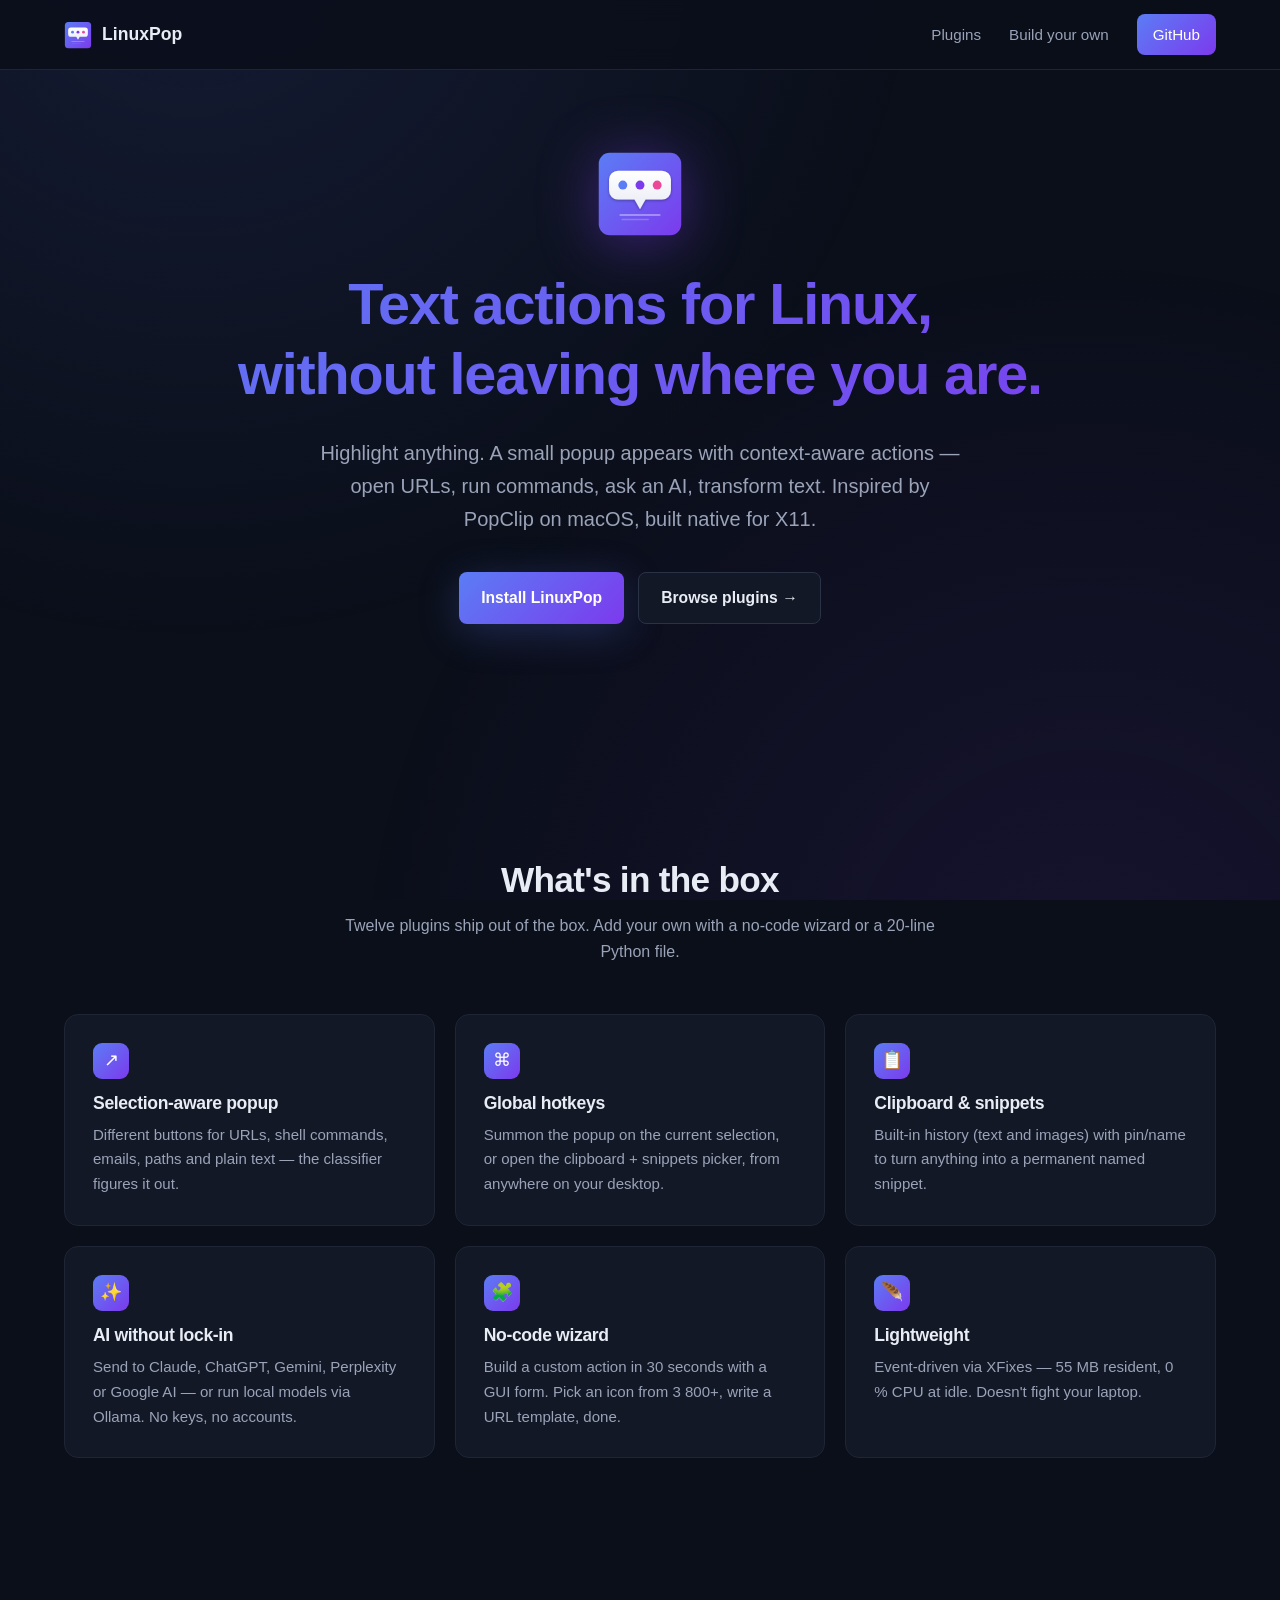
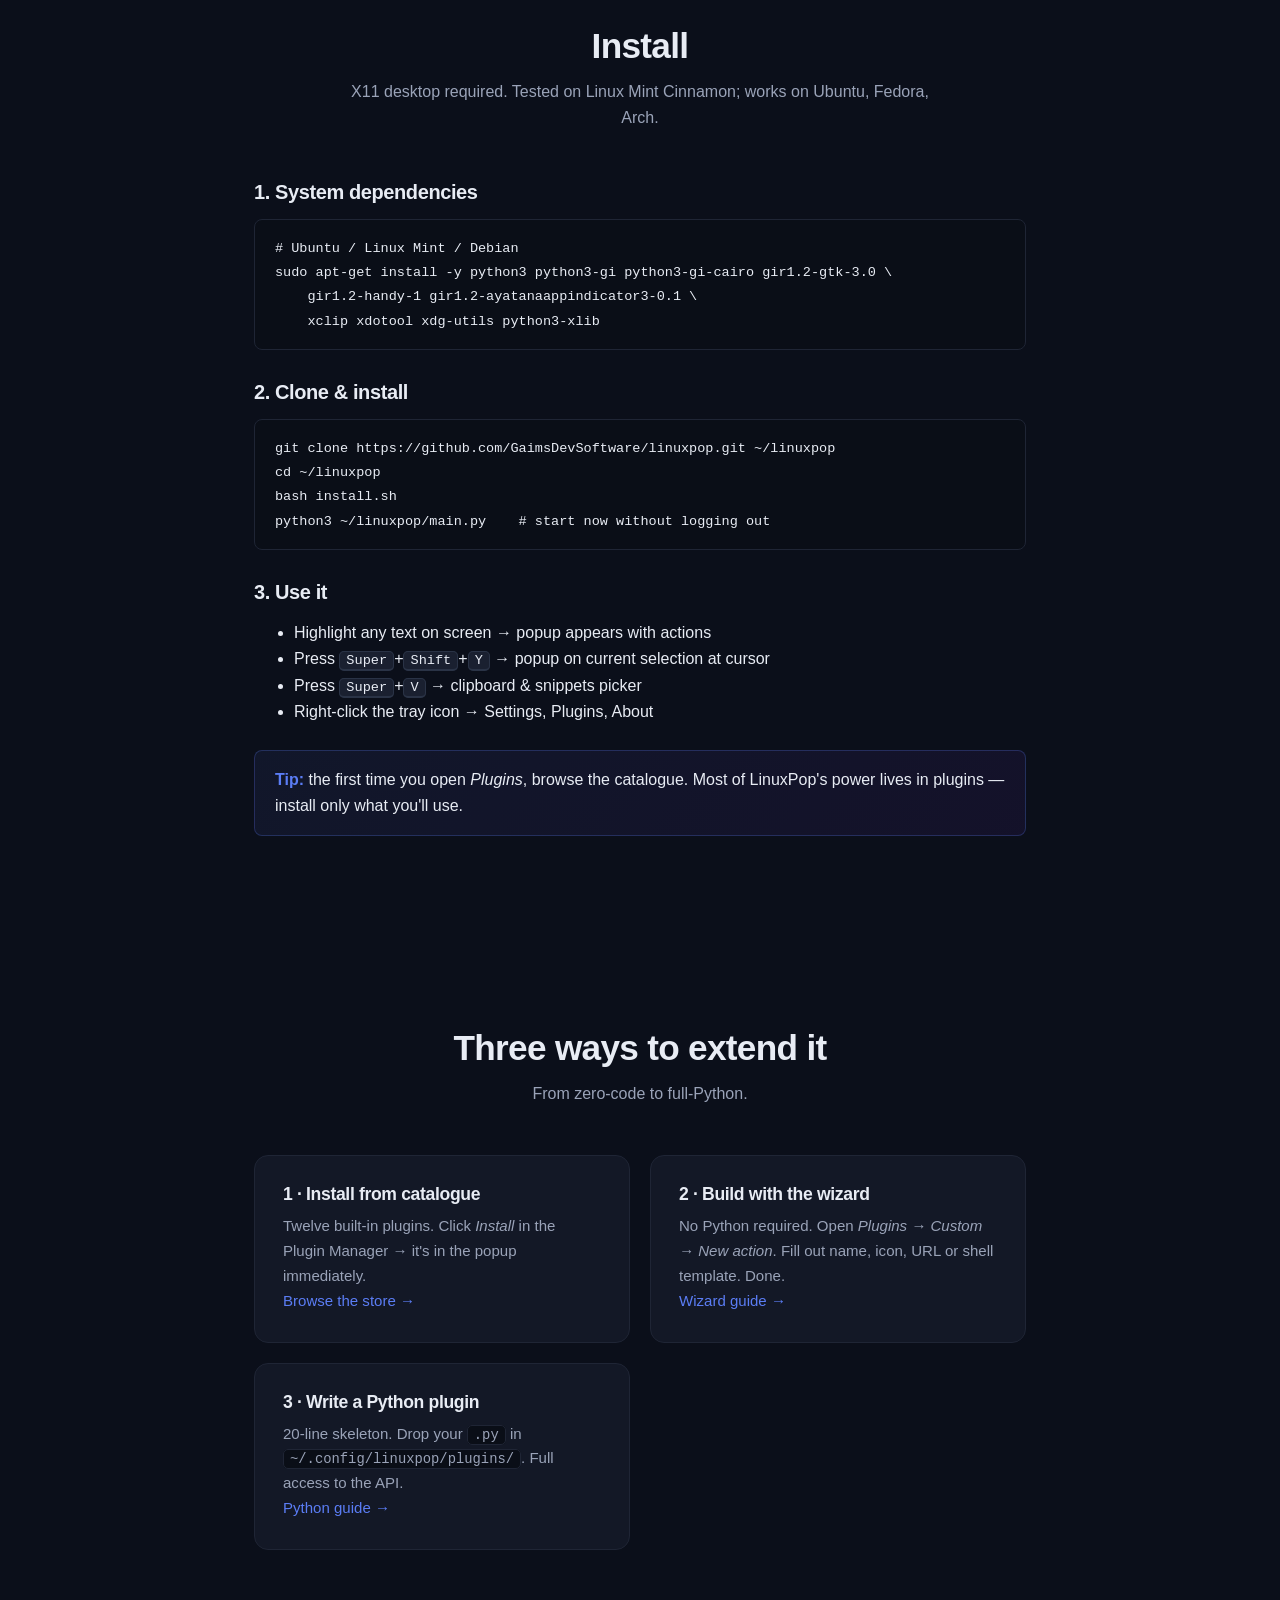
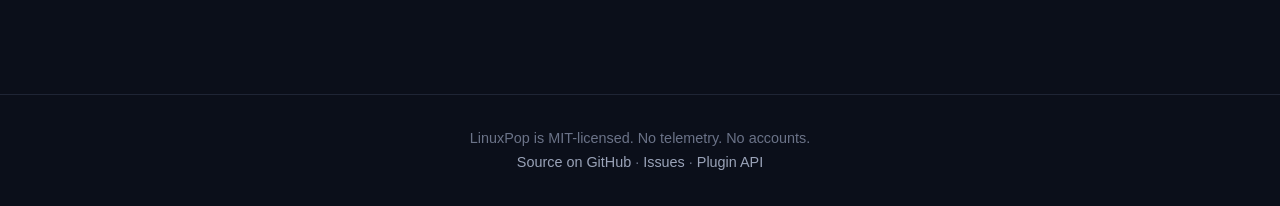
==== docs/index.html @ 25b06826 "Initial public release of LinuxPop v0.1 PopClip-inspired floating action popup for Linux X11. Select" ====
<!DOCTYPE html>
<html lang="en">
<head>
  <meta charset="UTF-8">
  <meta name="viewport" content="width=device-width, initial-scale=1">
  <title>LinuxPop — PopClip-inspired text actions for Linux</title>
  <meta name="description" content="A floating popup of context-aware actions on whatever text you highlight. Open URLs, run commands, ask an AI, transform text — without leaving the keyboard.">
  <link rel="icon" href="assets/icons/linuxpop.svg" type="image/svg+xml">
  <link rel="stylesheet" href="assets/style.css">
</head>
<body>

<nav class="nav">
  <div class="nav-inner">
    <a class="brand" href="index.html">
      <img src="assets/icons/linuxpop.svg" alt="LinuxPop">
      LinuxPop
    </a>
    <div class="nav-links">
      <a href="plugins.html">Plugins</a>
      <a href="develop.html">Build your own</a>
      <a class="nav-cta" href="https://github.com/GaimsDevSoftware/linuxpop">GitHub</a>
    </div>
  </div>
</nav>

<header class="hero">
  <img class="hero-logo" src="assets/icons/linuxpop.svg" alt="">
  <h1>Text actions for Linux,<br>without leaving where you are.</h1>
  <p class="lead">
    Highlight anything. A small popup appears with context-aware actions —
    open URLs, run commands, ask an AI, transform text. Inspired by PopClip
    on macOS, built native for X11.
  </p>
  <div class="hero-buttons">
    <a class="btn btn-primary" href="#install">Install LinuxPop</a>
    <a class="btn btn-secondary" href="plugins.html">Browse plugins →</a>
  </div>
</header>

<section>
  <div class="container">
    <h2 class="section-title">What's in the box</h2>
    <p class="section-sub">Twelve plugins ship out of the box. Add your own with a no-code wizard or a 20-line Python file.</p>
    <div class="feature-grid">
      <div class="feature">
        <div class="feature-icon">↗</div>
        <h3>Selection-aware popup</h3>
        <p>Different buttons for URLs, shell commands, emails, paths and plain text — the classifier figures it out.</p>
      </div>
      <div class="feature">
        <div class="feature-icon">⌘</div>
        <h3>Global hotkeys</h3>
        <p>Summon the popup on the current selection, or open the clipboard + snippets picker, from anywhere on your desktop.</p>
      </div>
      <div class="feature">
        <div class="feature-icon">📋</div>
        <h3>Clipboard &amp; snippets</h3>
        <p>Built-in history (text and images) with pin/name to turn anything into a permanent named snippet.</p>
      </div>
      <div class="feature">
        <div class="feature-icon">✨</div>
        <h3>AI without lock-in</h3>
        <p>Send to Claude, ChatGPT, Gemini, Perplexity or Google AI — or run local models via Ollama. No keys, no accounts.</p>
      </div>
      <div class="feature">
        <div class="feature-icon">🧩</div>
        <h3>No-code wizard</h3>
        <p>Build a custom action in 30 seconds with a GUI form. Pick an icon from 3 800+, write a URL template, done.</p>
      </div>
      <div class="feature">
        <div class="feature-icon">🪶</div>
        <h3>Lightweight</h3>
        <p>Event-driven via XFixes — 55 MB resident, 0 % CPU at idle. Doesn't fight your laptop.</p>
      </div>
    </div>
  </div>
</section>

<section id="install" class="tight">
  <div class="container-narrow">
    <h2 class="section-title">Install</h2>
    <p class="section-sub">X11 desktop required. Tested on Linux Mint Cinnamon; works on Ubuntu, Fedora, Arch.</p>

    <h3>1. System dependencies</h3>
    <pre><code># Ubuntu / Linux Mint / Debian
sudo apt-get install -y python3 python3-gi python3-gi-cairo gir1.2-gtk-3.0 \
    gir1.2-handy-1 gir1.2-ayatanaappindicator3-0.1 \
    xclip xdotool xdg-utils python3-xlib</code></pre>

    <h3>2. Clone &amp; install</h3>
    <pre><code>git clone https://github.com/GaimsDevSoftware/linuxpop.git ~/linuxpop
cd ~/linuxpop
bash install.sh
python3 ~/linuxpop/main.py    # start now without logging out</code></pre>

    <h3>3. Use it</h3>
    <ul>
      <li>Highlight any text on screen → popup appears with actions</li>
      <li>Press <kbd>Super</kbd>+<kbd>Shift</kbd>+<kbd>Y</kbd> → popup on current selection at cursor</li>
      <li>Press <kbd>Super</kbd>+<kbd>V</kbd> → clipboard &amp; snippets picker</li>
      <li>Right-click the tray icon → Settings, Plugins, About</li>
    </ul>

    <div class="callout">
      <strong>Tip:</strong> the first time you open <em>Plugins</em>, browse the catalogue.
      Most of LinuxPop's power lives in plugins — install only what you'll use.
    </div>
  </div>
</section>

<section>
  <div class="container-narrow">
    <h2 class="section-title">Three ways to extend it</h2>
    <p class="section-sub">From zero-code to full-Python.</p>

    <div class="feature-grid">
      <div class="feature">
        <h3>1 · Install from catalogue</h3>
        <p>Twelve built-in plugins. Click <em>Install</em> in the Plugin Manager → it's in the popup immediately.</p>
        <p><a href="plugins.html">Browse the store →</a></p>
      </div>
      <div class="feature">
        <h3>2 · Build with the wizard</h3>
        <p>No Python required. Open <em>Plugins → Custom → New action</em>. Fill out name, icon, URL or shell template. Done.</p>
        <p><a href="develop.html#wizard">Wizard guide →</a></p>
      </div>
      <div class="feature">
        <h3>3 · Write a Python plugin</h3>
        <p>20-line skeleton. Drop your <code>.py</code> in <code>~/.config/linuxpop/plugins/</code>. Full access to the API.</p>
        <p><a href="develop.html#python">Python guide →</a></p>
      </div>
    </div>
  </div>
</section>

<footer>
  <div class="container">
    LinuxPop is MIT-licensed. No telemetry. No accounts. <br>
    <a href="https://github.com/GaimsDevSoftware/linuxpop">Source on GitHub</a> ·
    <a href="https://github.com/GaimsDevSoftware/linuxpop/issues">Issues</a> ·
    <a href="develop.html">Plugin API</a>
  </div>
</footer>

</body>
</html>
---- docs/assets/style.css ----
/* LinuxPop — site styles
   Dark base that matches the app's popup theme and icon gradient. */

:root {
  --bg: #0b0f1a;
  --surface: #131826;
  --surface-2: #1a2030;
  --border: #1f2535;
  --border-strong: #2a3346;
  --text: #e8ecf4;
  --text-dim: #9aa3b8;
  --text-faint: #6b7388;
  --accent-1: #5B7DF5;
  --accent-2: #7C3AED;
  --accent-3: #EC4899;
  --gradient: linear-gradient(135deg, var(--accent-1) 0%, var(--accent-2) 100%);
  --gradient-hot: linear-gradient(135deg, var(--accent-2) 0%, var(--accent-3) 100%);
  --code: #0a0e17;
  --radius: 14px;
  --radius-sm: 8px;
  --shadow: 0 4px 24px rgba(0, 0, 0, 0.4);
  --shadow-glow: 0 8px 40px rgba(91, 125, 245, 0.25);
}

* { box-sizing: border-box; }
html, body { margin: 0; padding: 0; }

body {
  background: var(--bg);
  color: var(--text);
  font-family: -apple-system, BlinkMacSystemFont, "Segoe UI", Roboto, Helvetica, Arial, sans-serif;
  font-size: 16px;
  line-height: 1.65;
  -webkit-font-smoothing: antialiased;
  -moz-osx-font-smoothing: grayscale;
}

/* subtle radial backdrop */
body::before {
  content: "";
  position: fixed;
  inset: 0;
  background:
    radial-gradient(circle at 15% -10%, rgba(91, 125, 245, 0.12), transparent 50%),
    radial-gradient(circle at 85% 110%, rgba(124, 58, 237, 0.10), transparent 50%);
  pointer-events: none;
  z-index: -1;
}

/* --- typography --- */
h1, h2, h3, h4 {
  margin: 0 0 0.5em;
  line-height: 1.2;
  font-weight: 700;
  letter-spacing: -0.02em;
}
h1 { font-size: clamp(2.4rem, 6vw, 3.6rem); }
h2 { font-size: clamp(1.6rem, 3vw, 2.2rem); margin-top: 2em; }
h3 { font-size: 1.25rem; margin-top: 1.5em; }
p  { margin: 0 0 1em; color: var(--text); }
small { color: var(--text-dim); }
a { color: var(--accent-1); text-decoration: none; transition: color .15s; }
a:hover { color: var(--accent-3); }

code, pre, kbd, tt {
  font-family: "JetBrains Mono", ui-monospace, Menlo, Consolas, monospace;
  font-size: 0.92em;
}
code {
  background: var(--code);
  border: 1px solid var(--border);
  padding: 1px 6px;
  border-radius: 5px;
}
pre {
  background: var(--code);
  border: 1px solid var(--border);
  border-radius: var(--radius-sm);
  padding: 16px 20px;
  overflow-x: auto;
  margin: 1em 0;
}
pre code {
  background: none;
  border: none;
  padding: 0;
  color: var(--text);
}
kbd {
  background: var(--surface-2);
  border: 1px solid var(--border-strong);
  border-bottom-width: 2px;
  padding: 1px 6px;
  border-radius: 5px;
  font-size: 0.85em;
}

/* --- layout --- */
.container {
  max-width: 1200px;
  margin: 0 auto;
  padding: 0 24px;
}
.container-narrow {
  max-width: 820px;
  margin: 0 auto;
  padding: 0 24px;
}

/* --- nav --- */
.nav {
  position: sticky;
  top: 0;
  z-index: 50;
  background: rgba(11, 15, 26, 0.85);
  backdrop-filter: blur(12px);
  -webkit-backdrop-filter: blur(12px);
  border-bottom: 1px solid var(--border);
}
.nav-inner {
  display: flex;
  align-items: center;
  justify-content: space-between;
  padding: 14px 24px;
  max-width: 1200px;
  margin: 0 auto;
}
.brand {
  display: flex;
  align-items: center;
  gap: 10px;
  font-weight: 700;
  font-size: 1.1rem;
  color: var(--text);
}
.brand img { width: 28px; height: 28px; }
.nav-links {
  display: flex;
  gap: 28px;
  align-items: center;
}
.nav-links a {
  color: var(--text-dim);
  font-size: 0.95rem;
  font-weight: 500;
}
.nav-links a:hover { color: var(--text); }
.nav-links a.active { color: var(--text); }
.nav-cta {
  background: var(--gradient);
  color: white !important;
  padding: 8px 16px;
  border-radius: var(--radius-sm);
  font-weight: 600;
  font-size: 0.9rem;
}
.nav-cta:hover { opacity: 0.92; }

/* --- hero --- */
.hero {
  padding: 80px 24px 100px;
  text-align: center;
}
.hero img.hero-logo {
  width: 88px;
  height: 88px;
  margin-bottom: 24px;
  filter: drop-shadow(0 6px 30px rgba(124, 58, 237, 0.45));
}
.hero h1 {
  background: var(--gradient);
  -webkit-background-clip: text;
  background-clip: text;
  -webkit-text-fill-color: transparent;
}
.hero p.lead {
  font-size: 1.25rem;
  color: var(--text-dim);
  max-width: 640px;
  margin: 0 auto 36px;
}
.hero-buttons {
  display: flex;
  gap: 14px;
  justify-content: center;
  flex-wrap: wrap;
}
.btn {
  display: inline-flex;
  align-items: center;
  gap: 8px;
  padding: 12px 22px;
  border-radius: var(--radius-sm);
  font-weight: 600;
  font-size: 0.98rem;
  transition: transform .15s, box-shadow .15s, background .15s, opacity .15s;
  border: none;
  cursor: pointer;
  text-decoration: none;
}
.btn-primary {
  background: var(--gradient);
  color: white;
  box-shadow: var(--shadow-glow);
}
.btn-primary:hover {
  color: white;
  transform: translateY(-1px);
  box-shadow: 0 10px 50px rgba(91, 125, 245, 0.4);
}
.btn-secondary {
  background: var(--surface);
  color: var(--text);
  border: 1px solid var(--border-strong);
}
.btn-secondary:hover {
  color: var(--text);
  background: var(--surface-2);
  transform: translateY(-1px);
}

/* --- sections --- */
section { padding: 64px 0; }
section.tight { padding: 32px 0; }

.section-title {
  text-align: center;
  margin-bottom: 12px;
}
.section-sub {
  text-align: center;
  color: var(--text-dim);
  max-width: 600px;
  margin: 0 auto 48px;
}

/* --- feature grid (home) --- */
.feature-grid {
  display: grid;
  grid-template-columns: repeat(auto-fit, minmax(280px, 1fr));
  gap: 20px;
}
.feature {
  padding: 28px;
  background: var(--surface);
  border: 1px solid var(--border);
  border-radius: var(--radius);
  transition: transform .2s, border-color .2s;
}
.feature:hover {
  transform: translateY(-2px);
  border-color: var(--border-strong);
}
.feature-icon {
  width: 36px;
  height: 36px;
  border-radius: 9px;
  background: var(--gradient);
  display: inline-flex;
  align-items: center;
  justify-content: center;
  margin-bottom: 14px;
  color: white;
  font-size: 18px;
}
.feature h3 { margin-top: 0; font-size: 1.1rem; }
.feature p { color: var(--text-dim); margin: 0; font-size: 0.94rem; }

/* --- plugin store --- */
.store-header {
  padding: 64px 0 24px;
  text-align: center;
}
.store-header h1 {
  font-size: clamp(2rem, 5vw, 2.8rem);
  background: var(--gradient);
  -webkit-background-clip: text;
  background-clip: text;
  -webkit-text-fill-color: transparent;
  margin-bottom: 8px;
}
.store-header p {
  color: var(--text-dim);
  max-width: 560px;
  margin: 0 auto;
}

.store-controls {
  display: flex;
  gap: 12px;
  flex-wrap: wrap;
  padding: 24px 0 40px;
  align-items: center;
}
.search-box {
  flex: 1;
  min-width: 240px;
  position: relative;
}
.search-box input {
  width: 100%;
  background: var(--surface);
  border: 1px solid var(--border);
  border-radius: var(--radius-sm);
  padding: 12px 16px 12px 42px;
  color: var(--text);
  font-size: 1rem;
  outline: none;
  transition: border-color .2s, box-shadow .2s;
}
.search-box input:focus {
  border-color: var(--accent-1);
  box-shadow: 0 0 0 3px rgba(91, 125, 245, 0.2);
}
.search-box::before {
  content: "🔍";
  position: absolute;
  left: 14px;
  top: 50%;
  transform: translateY(-50%);
  opacity: 0.5;
  font-size: 14px;
}
.filter-pills {
  display: flex;
  gap: 8px;
  flex-wrap: wrap;
}
.pill {
  background: var(--surface);
  border: 1px solid var(--border);
  color: var(--text-dim);
  padding: 8px 14px;
  border-radius: 999px;
  font-size: 0.88rem;
  font-weight: 500;
  cursor: pointer;
  transition: all .15s;
}
.pill:hover { color: var(--text); border-color: var(--border-strong); }
.pill.active {
  background: var(--gradient);
  border-color: transparent;
  color: white;
}

/* plugin grid */
.plugin-grid {
  display: grid;
  grid-template-columns: repeat(auto-fill, minmax(320px, 1fr));
  gap: 18px;
  padding-bottom: 80px;
}
.plugin-card {
  background: var(--surface);
  border: 1px solid var(--border);
  border-radius: var(--radius);
  padding: 22px;
  display: flex;
  flex-direction: column;
  gap: 14px;
  transition: transform .2s, border-color .2s, box-shadow .2s;
  position: relative;
  overflow: hidden;
}
.plugin-card::before {
  content: "";
  position: absolute;
  top: 0; left: 0; right: 0;
  height: 2px;
  background: var(--gradient);
  opacity: 0;
  transition: opacity .2s;
}
.plugin-card:hover {
  transform: translateY(-3px);
  border-color: var(--border-strong);
  box-shadow: 0 12px 40px rgba(0, 0, 0, 0.3);
}
.plugin-card:hover::before { opacity: 1; }
.plugin-head {
  display: flex;
  align-items: center;
  gap: 12px;
}
.plugin-icon {
  width: 44px;
  height: 44px;
  border-radius: 10px;
  background: var(--surface-2);
  border: 1px solid var(--border);
  display: inline-flex;
  align-items: center;
  justify-content: center;
  flex-shrink: 0;
}
.plugin-icon img {
  width: 24px;
  height: 24px;
  filter: invert(0.9);  /* tint our dark monochrome icons toward white */
}
.plugin-icon.colored img { filter: none; width: 32px; height: 32px; }
.plugin-icon.brand-claude    { background: #D97757; border-color: transparent; }
.plugin-icon.brand-chatgpt   { background: #10A37F; border-color: transparent; }
.plugin-icon.brand-gemini    { background: linear-gradient(135deg, #4285F4, #9168C0); border-color: transparent; }
.plugin-icon.brand-claude img,
.plugin-icon.brand-chatgpt img,
.plugin-icon.brand-gemini img { filter: none; }

.plugin-title {
  font-weight: 700;
  font-size: 1.05rem;
}
.plugin-tags {
  display: flex;
  gap: 6px;
  margin-top: 2px;
}
.tag {
  font-size: 0.72rem;
  background: var(--surface-2);
  color: var(--text-faint);
  border: 1px solid var(--border);
  padding: 2px 8px;
  border-radius: 4px;
  text-transform: uppercase;
  letter-spacing: 0.04em;
  font-weight: 600;
}
.plugin-desc {
  color: var(--text-dim);
  font-size: 0.93rem;
  margin: 0;
  flex: 1;
}
.plugin-footer {
  display: flex;
  align-items: center;
  justify-content: space-between;
  font-size: 0.85rem;
  color: var(--text-faint);
  padding-top: 8px;
  border-top: 1px solid var(--border);
}
.plugin-footer kbd { font-size: 0.78rem; }
.plugin-bundled {
  font-size: 0.7rem;
  color: var(--accent-1);
  font-weight: 700;
  text-transform: uppercase;
  letter-spacing: 0.05em;
}

.empty-state {
  text-align: center;
  padding: 60px 20px;
  color: var(--text-dim);
}

/* --- doc pages --- */
.doc {
  padding: 48px 0 80px;
}
.doc h2 { border-top: 1px solid var(--border); padding-top: 32px; }
.doc h2:first-of-type { border-top: none; padding-top: 0; }
.doc ul, .doc ol { padding-left: 24px; }
.doc li { margin-bottom: 6px; }

.toc {
  position: sticky;
  top: 80px;
  background: var(--surface);
  border: 1px solid var(--border);
  border-radius: var(--radius);
  padding: 20px;
  font-size: 0.92rem;
}
.toc h4 { margin-top: 0; font-size: 0.78rem; text-transform: uppercase; letter-spacing: 0.06em; color: var(--text-faint); }
.toc ul { list-style: none; padding: 0; margin: 0; }
.toc li { margin: 6px 0; }
.toc a { color: var(--text-dim); }
.toc a:hover { color: var(--text); }

.callout {
  background: linear-gradient(135deg, rgba(91, 125, 245, 0.08), rgba(124, 58, 237, 0.08));
  border: 1px solid rgba(91, 125, 245, 0.25);
  border-radius: var(--radius-sm);
  padding: 16px 20px;
  margin: 24px 0;
  color: var(--text);
}
.callout strong { color: var(--accent-1); }

/* --- footer --- */
footer {
  border-top: 1px solid var(--border);
  margin-top: 80px;
  padding: 32px 0;
  color: var(--text-faint);
  font-size: 0.9rem;
  text-align: center;
}
footer a { color: var(--text-dim); }

/* --- responsive tweaks --- */
@media (max-width: 720px) {
  .hero { padding: 56px 20px 64px; }
  .nav-links { gap: 16px; font-size: 0.85rem; }
  .nav-links a:not(.nav-cta) { display: none; }
  .nav-links a.nav-cta { display: inline-flex; }
}
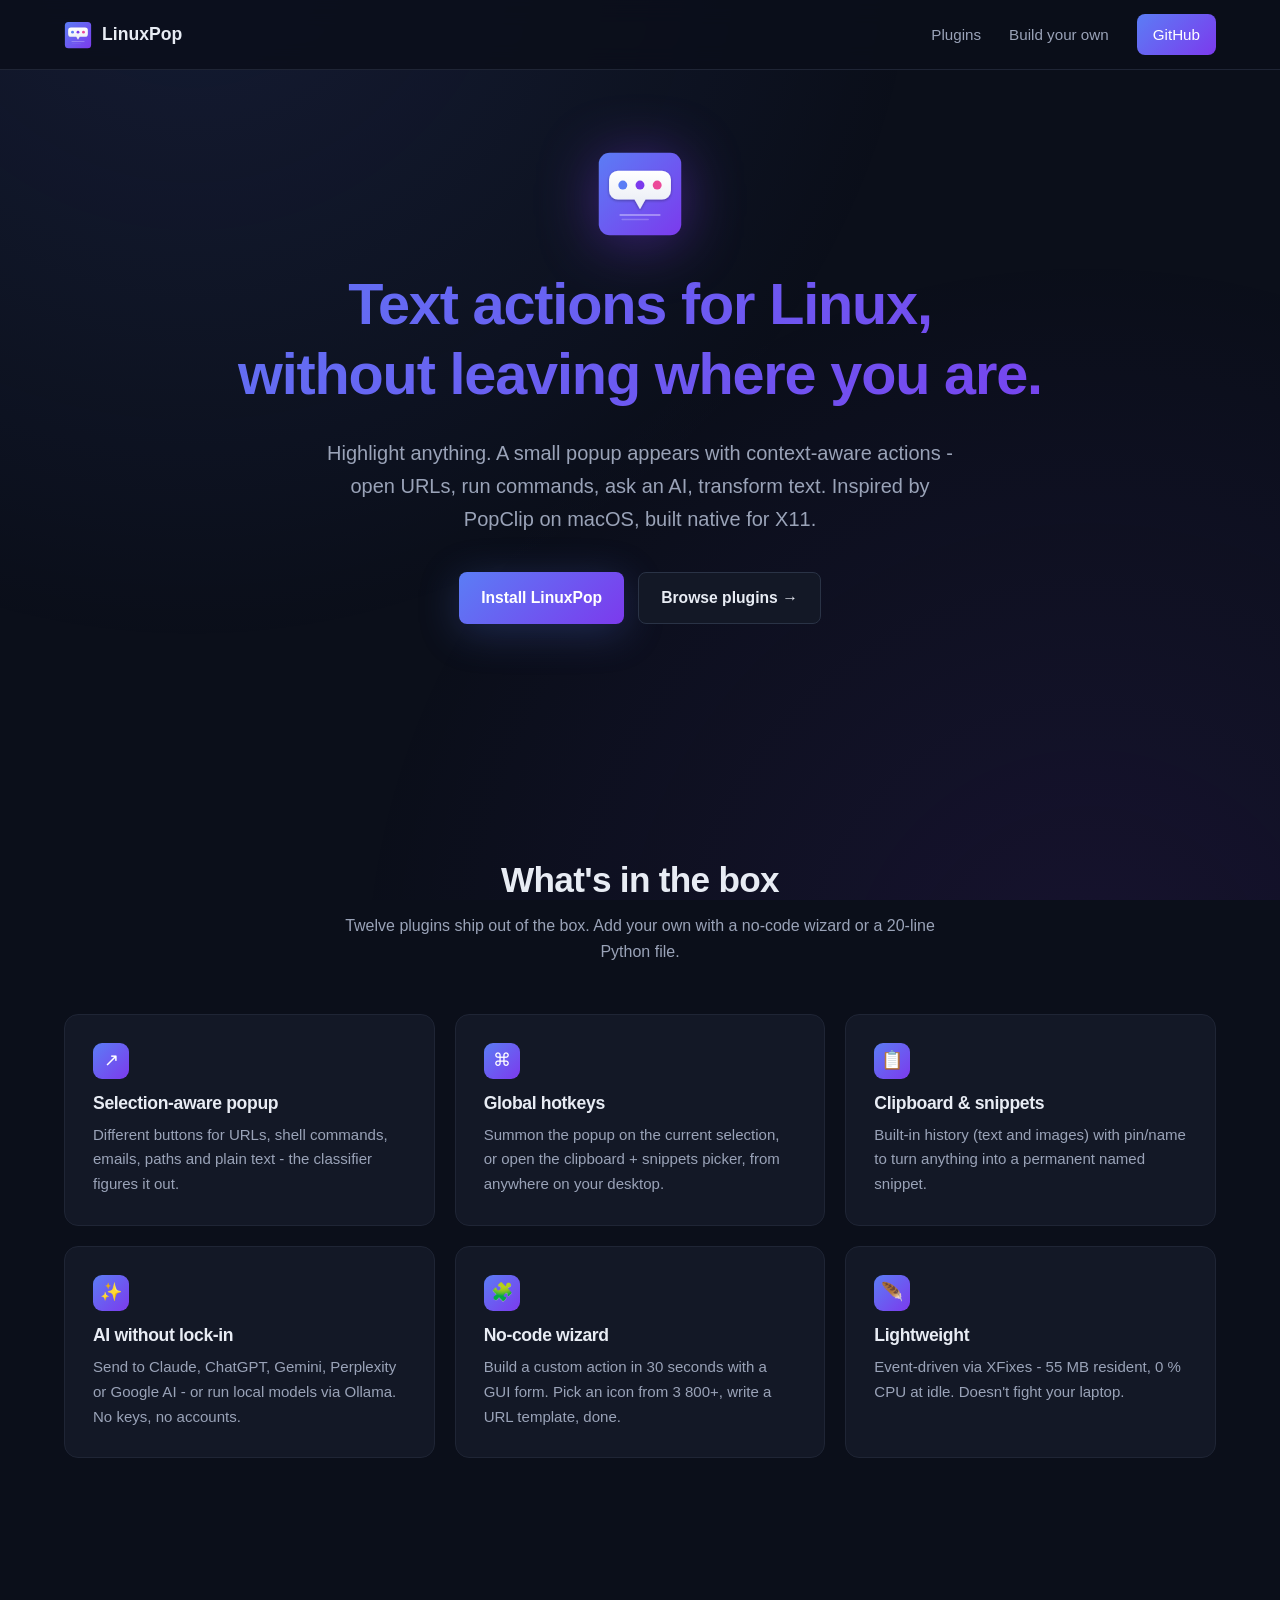
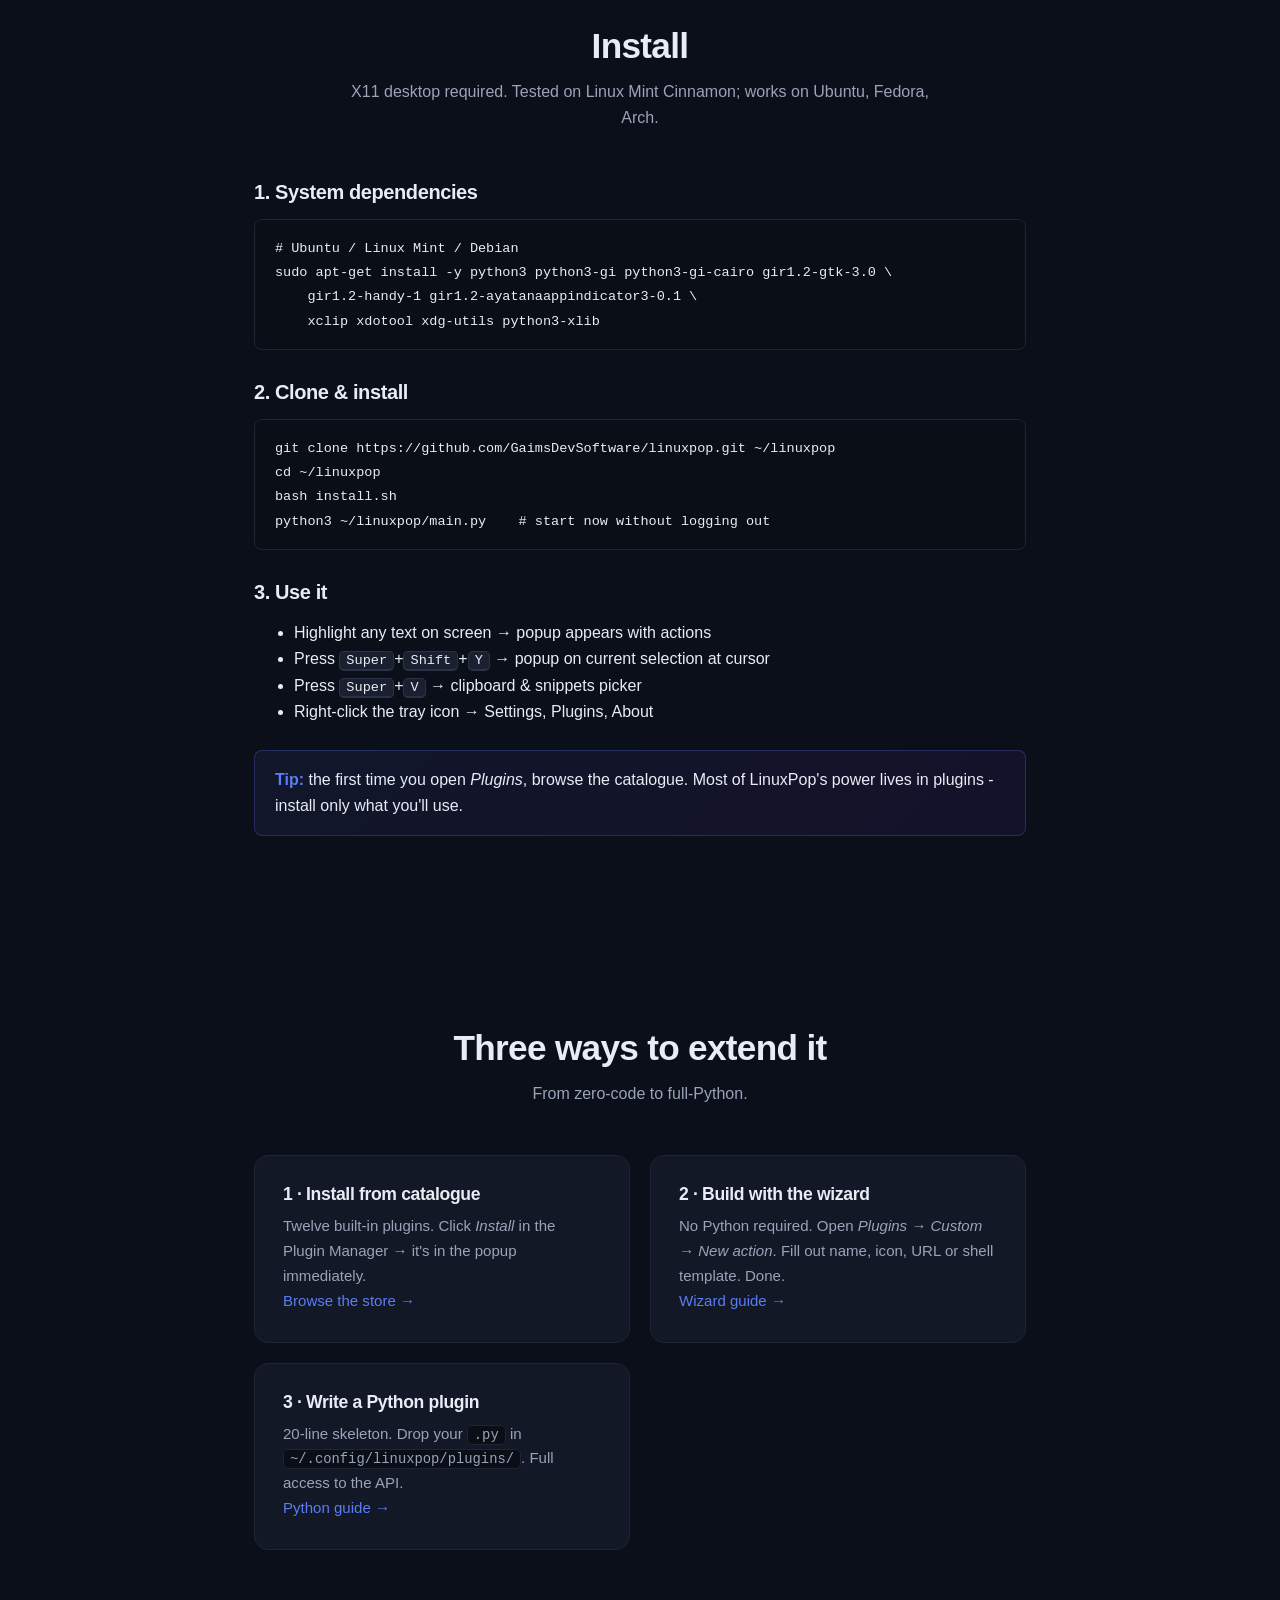
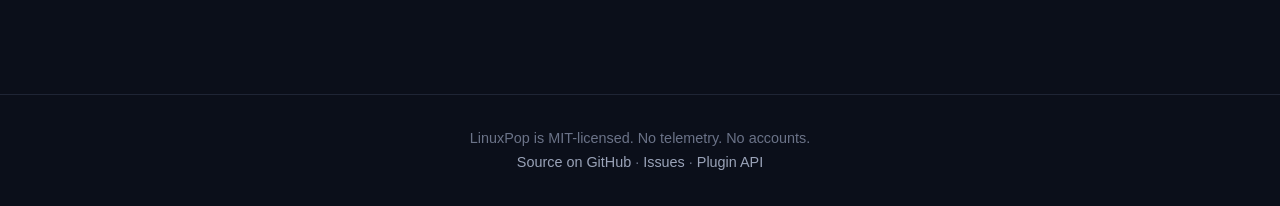
==== commit c88b37c2: "text: strip em dashes from source comments and strings" ====
--- a/docs/index.html
+++ b/docs/index.html
@@ -3,8 +3,8 @@
 <head>
   <meta charset="UTF-8">
   <meta name="viewport" content="width=device-width, initial-scale=1">
-  <title>LinuxPop — PopClip-inspired text actions for Linux</title>
-  <meta name="description" content="A floating popup of context-aware actions on whatever text you highlight. Open URLs, run commands, ask an AI, transform text — without leaving the keyboard.">
+  <title>LinuxPop - PopClip-inspired text actions for Linux</title>
+  <meta name="description" content="A floating popup of context-aware actions on whatever text you highlight. Open URLs, run commands, ask an AI, transform text - without leaving the keyboard.">
   <link rel="icon" href="assets/icons/linuxpop.svg" type="image/svg+xml">
   <link rel="stylesheet" href="assets/style.css">
 </head>
@@ -28,7 +28,7 @@
   <img class="hero-logo" src="assets/icons/linuxpop.svg" alt="">
   <h1>Text actions for Linux,<br>without leaving where you are.</h1>
   <p class="lead">
-    Highlight anything. A small popup appears with context-aware actions —
+    Highlight anything. A small popup appears with context-aware actions -
     open URLs, run commands, ask an AI, transform text. Inspired by PopClip
     on macOS, built native for X11.
   </p>
@@ -46,7 +46,7 @@
       <div class="feature">
         <div class="feature-icon">↗</div>
         <h3>Selection-aware popup</h3>
-        <p>Different buttons for URLs, shell commands, emails, paths and plain text — the classifier figures it out.</p>
+        <p>Different buttons for URLs, shell commands, emails, paths and plain text - the classifier figures it out.</p>
       </div>
       <div class="feature">
         <div class="feature-icon">⌘</div>
@@ -61,7 +61,7 @@
       <div class="feature">
         <div class="feature-icon">✨</div>
         <h3>AI without lock-in</h3>
-        <p>Send to Claude, ChatGPT, Gemini, Perplexity or Google AI — or run local models via Ollama. No keys, no accounts.</p>
+        <p>Send to Claude, ChatGPT, Gemini, Perplexity or Google AI - or run local models via Ollama. No keys, no accounts.</p>
       </div>
       <div class="feature">
         <div class="feature-icon">🧩</div>
@@ -71,7 +71,7 @@
       <div class="feature">
         <div class="feature-icon">🪶</div>
         <h3>Lightweight</h3>
-        <p>Event-driven via XFixes — 55 MB resident, 0 % CPU at idle. Doesn't fight your laptop.</p>
+        <p>Event-driven via XFixes - 55 MB resident, 0 % CPU at idle. Doesn't fight your laptop.</p>
       </div>
     </div>
   </div>
@@ -104,7 +104,7 @@
 
     <div class="callout">
       <strong>Tip:</strong> the first time you open <em>Plugins</em>, browse the catalogue.
-      Most of LinuxPop's power lives in plugins — install only what you'll use.
+      Most of LinuxPop's power lives in plugins - install only what you'll use.
     </div>
   </div>
 </section>
--- a/docs/assets/style.css
+++ b/docs/assets/style.css
@@ -1,4 +1,4 @@
-/* LinuxPop — site styles
+/* LinuxPop - site styles
    Dark base that matches the app's popup theme and icon gradient. */
 
 :root {
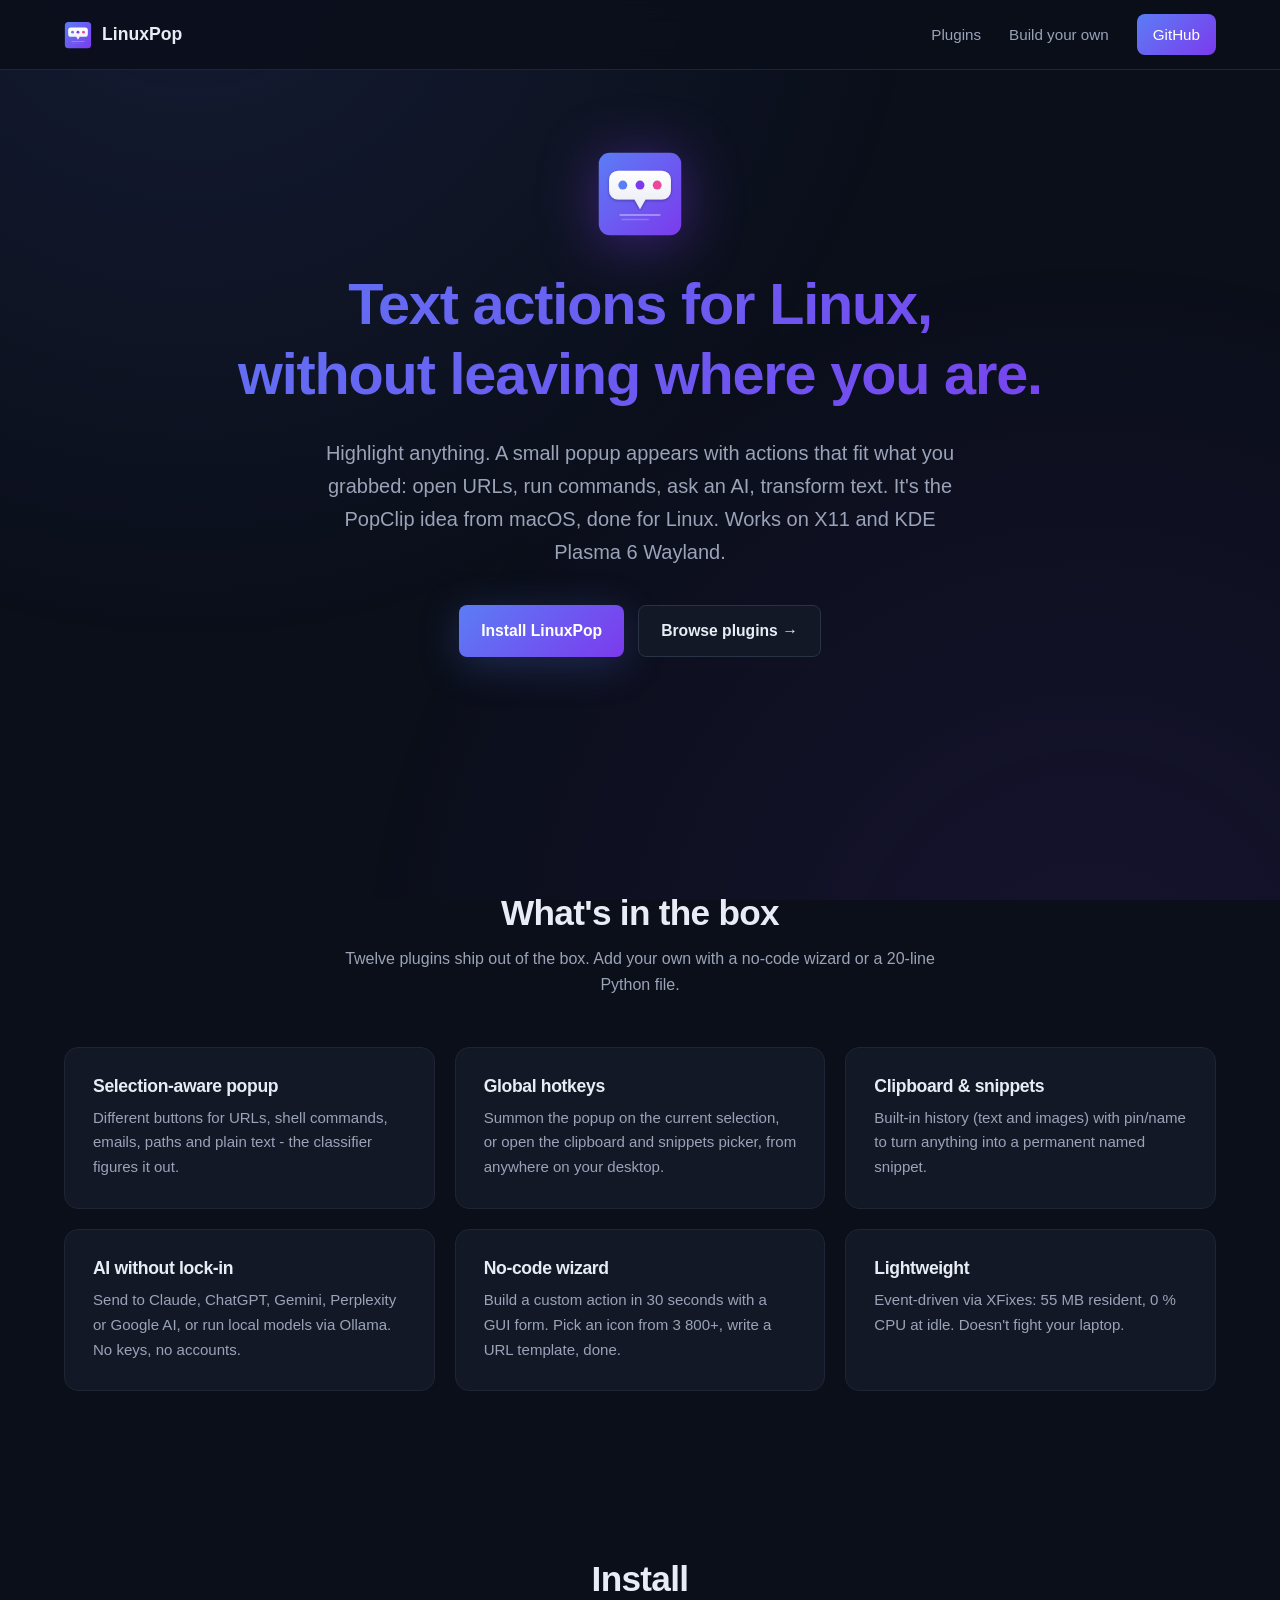
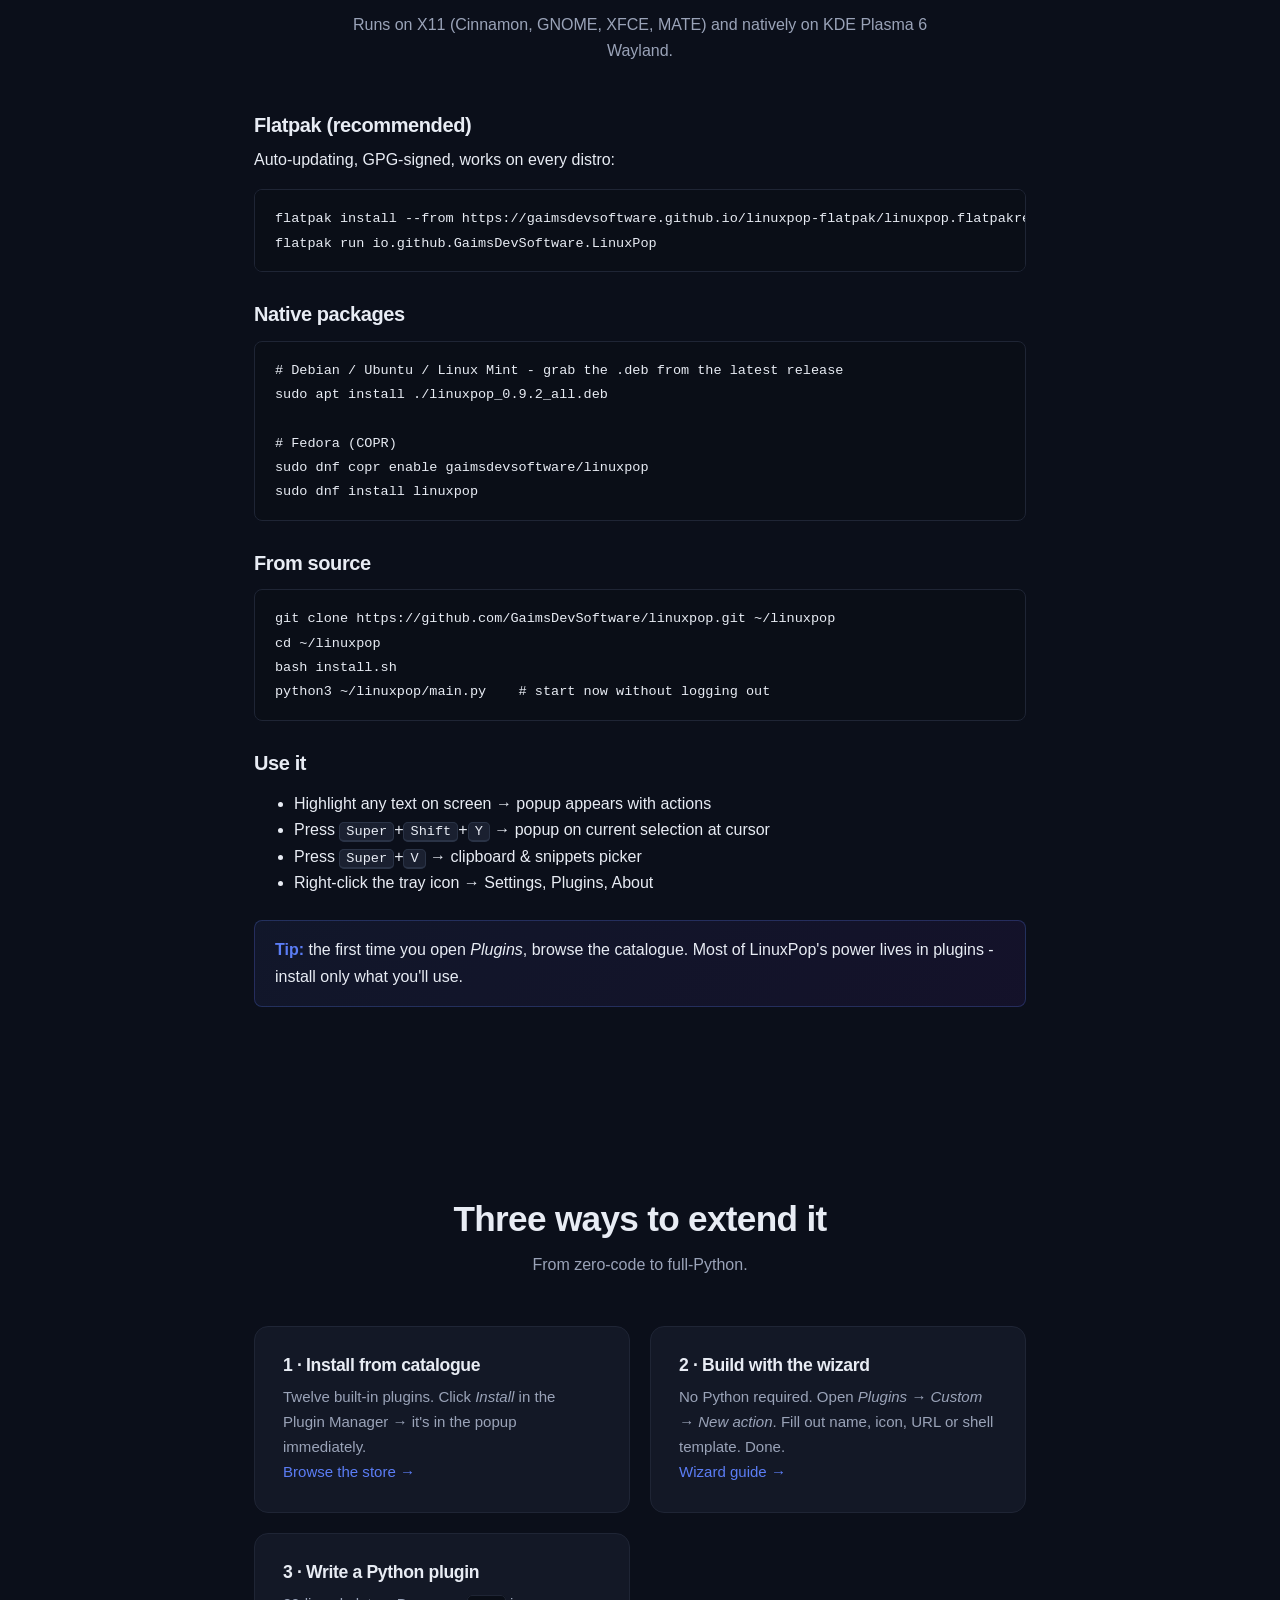
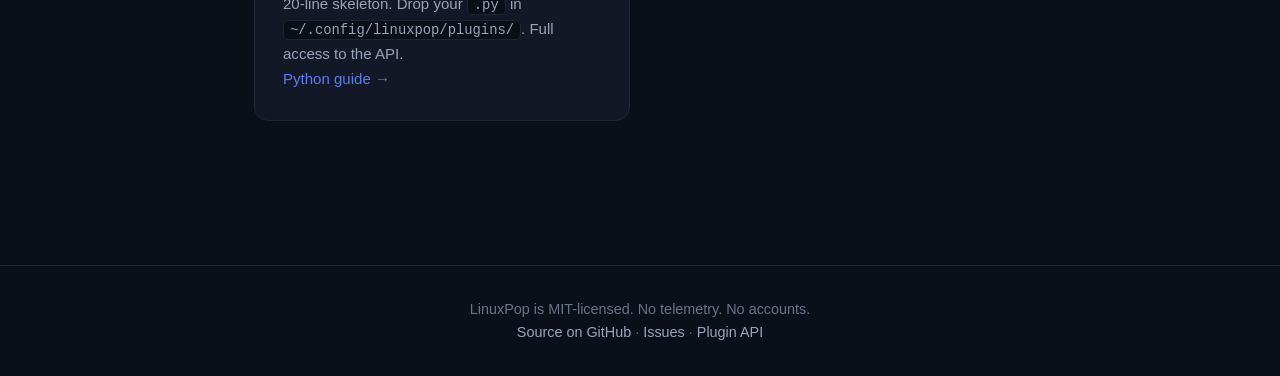
==== commit 3f2a2d94: "SEO/discoverability pass: meta, structured data, sitemap; humanise copy Make the project easier to f" ====
--- a/docs/index.html
+++ b/docs/index.html
@@ -3,10 +3,91 @@
 <head>
   <meta charset="UTF-8">
   <meta name="viewport" content="width=device-width, initial-scale=1">
-  <title>LinuxPop - PopClip-inspired text actions for Linux</title>
-  <meta name="description" content="A floating popup of context-aware actions on whatever text you highlight. Open URLs, run commands, ask an AI, transform text - without leaving the keyboard.">
+  <title>LinuxPop: PopClip for Linux (X11 &amp; KDE Plasma Wayland)</title>
+  <meta name="description" content="LinuxPop is a free, open-source PopClip alternative for Linux. Highlight some text and a popup of actions appears: copy, search, translate, run as a command, or send it to an AI. Runs on X11 (Cinnamon, GNOME, XFCE, MATE) and on KDE Plasma 6 Wayland. No telemetry.">
+  <meta name="keywords" content="PopClip for Linux, PopClip alternative Linux, Linux text selection popup, text actions Linux, KDE Plasma Wayland, X11, clipboard manager Linux, send text to AI, open source, GTK">
+  <meta name="author" content="GaimsDev Software">
+  <meta name="robots" content="index, follow, max-image-preview:large">
+  <meta name="theme-color" content="#1a1a2e">
+  <link rel="canonical" href="https://gaimsdevsoftware.github.io/linuxpop/">
   <link rel="icon" href="assets/icons/linuxpop.svg" type="image/svg+xml">
   <link rel="stylesheet" href="assets/style.css">
+
+  <!-- Open Graph / Facebook -->
+  <meta property="og:type" content="website">
+  <meta property="og:site_name" content="LinuxPop">
+  <meta property="og:url" content="https://gaimsdevsoftware.github.io/linuxpop/">
+  <meta property="og:title" content="LinuxPop: PopClip for Linux">
+  <meta property="og:description" content="Highlight some text and get a popup of actions: copy, search, translate, run, or send it to an AI. Free and open source. X11 and KDE Plasma 6 Wayland.">
+  <meta property="og:image" content="https://gaimsdevsoftware.github.io/linuxpop/screenshots/popup.png">
+  <meta property="og:image:alt" content="LinuxPop popup of context actions appearing over selected text">
+  <meta property="og:locale" content="en_US">
+
+  <!-- Twitter -->
+  <meta name="twitter:card" content="summary_large_image">
+  <meta name="twitter:title" content="LinuxPop: PopClip for Linux">
+  <meta name="twitter:description" content="Highlight some text and get a popup of actions: copy, search, translate, run, or send it to an AI. Free and open source. X11 and KDE Plasma 6 Wayland.">
+  <meta name="twitter:image" content="https://gaimsdevsoftware.github.io/linuxpop/screenshots/popup.png">
+
+  <!-- Structured data: the software itself (helps Google + AI search understand what this is) -->
+  <script type="application/ld+json">
+  {
+    "@context": "https://schema.org",
+    "@type": "SoftwareApplication",
+    "name": "LinuxPop",
+    "alternateName": "PopClip for Linux",
+    "applicationCategory": "UtilitiesApplication",
+    "applicationSubCategory": "Productivity",
+    "operatingSystem": "Linux (X11, KDE Plasma 6 Wayland)",
+    "description": "LinuxPop is a free, open-source PopClip alternative for Linux. Highlight some text and a popup of actions appears: copy, search, translate, run as a command, or send it to an AI. Extensible with plugins.",
+    "url": "https://gaimsdevsoftware.github.io/linuxpop/",
+    "downloadUrl": "https://github.com/GaimsDevSoftware/linuxpop/releases/latest",
+    "softwareVersion": "0.9.2",
+    "license": "https://opensource.org/licenses/MIT",
+    "isAccessibleForFree": true,
+    "offers": { "@type": "Offer", "price": "0", "priceCurrency": "USD" },
+    "author": { "@type": "Organization", "name": "GaimsDev Software", "url": "https://github.com/GaimsDevSoftware" },
+    "featureList": [
+      "Context-aware text-selection popup",
+      "Global hotkeys",
+      "Clipboard manager and named snippets",
+      "Send selected text to Claude, ChatGPT, Gemini, Perplexity or local Ollama",
+      "Built-in plugins (Base64, JSON, URL encode, calculator, QR, translate)",
+      "No-code plugin wizard plus Python plugin API",
+      "Native KDE Plasma 6 Wayland support"
+    ]
+  }
+  </script>
+
+  <!-- Structured data: FAQ (eligible for Google rich results + quoted by AI answer engines) -->
+  <script type="application/ld+json">
+  {
+    "@context": "https://schema.org",
+    "@type": "FAQPage",
+    "mainEntity": [
+      {
+        "@type": "Question",
+        "name": "Is there a PopClip for Linux?",
+        "acceptedAnswer": { "@type": "Answer", "text": "That's pretty much what LinuxPop is. You highlight text and a small popup of actions appears over it: copy, search, translate, run as a command, or send it to an AI. It runs on X11 desktops (Cinnamon, GNOME, XFCE, MATE) and on KDE Plasma 6 Wayland. Free and MIT-licensed." }
+      },
+      {
+        "@type": "Question",
+        "name": "Does LinuxPop work on Wayland?",
+        "acceptedAnswer": { "@type": "Answer", "text": "Yes, natively on KDE Plasma 6 Wayland: selection through wl-clipboard, popup placement through gtk-layer-shell, and cursor position through KWin scripting. Other Wayland compositors fall back to the X11 path under XWayland." }
+      },
+      {
+        "@type": "Question",
+        "name": "How do I install LinuxPop?",
+        "acceptedAnswer": { "@type": "Answer", "text": "The easiest way is the auto-updating Flatpak: flatpak install --from https://gaimsdevsoftware.github.io/linuxpop-flatpak/linuxpop.flatpakref . There are also native packages (a .deb for Debian/Ubuntu/Mint and a Fedora COPR RPM), or you can install from source with git clone and install.sh." }
+      },
+      {
+        "@type": "Question",
+        "name": "Is LinuxPop free and does it send my text anywhere?",
+        "acceptedAnswer": { "@type": "Answer", "text": "LinuxPop is free and MIT-licensed with no telemetry and no accounts. Your selected text stays on your machine unless a plugin obviously sends it somewhere, such as the Send-to-AI button." }
+      }
+    ]
+  }
+  </script>
 </head>
 <body>
 
@@ -28,9 +109,9 @@
   <img class="hero-logo" src="assets/icons/linuxpop.svg" alt="">
   <h1>Text actions for Linux,<br>without leaving where you are.</h1>
   <p class="lead">
-    Highlight anything. A small popup appears with context-aware actions -
-    open URLs, run commands, ask an AI, transform text. Inspired by PopClip
-    on macOS, built native for X11.
+    Highlight anything. A small popup appears with actions that fit what you
+    grabbed: open URLs, run commands, ask an AI, transform text. It's the
+    PopClip idea from macOS, done for Linux. Works on X11 and KDE Plasma 6 Wayland.
   </p>
   <div class="hero-buttons">
     <a class="btn btn-primary" href="#install">Install LinuxPop</a>
@@ -44,34 +125,28 @@
     <p class="section-sub">Twelve plugins ship out of the box. Add your own with a no-code wizard or a 20-line Python file.</p>
     <div class="feature-grid">
       <div class="feature">
-        <div class="feature-icon">↗</div>
         <h3>Selection-aware popup</h3>
         <p>Different buttons for URLs, shell commands, emails, paths and plain text - the classifier figures it out.</p>
       </div>
       <div class="feature">
-        <div class="feature-icon">⌘</div>
         <h3>Global hotkeys</h3>
-        <p>Summon the popup on the current selection, or open the clipboard + snippets picker, from anywhere on your desktop.</p>
-      </div>
-      <div class="feature">
-        <div class="feature-icon">📋</div>
+        <p>Summon the popup on the current selection, or open the clipboard and snippets picker, from anywhere on your desktop.</p>
+      </div>
+      <div class="feature">
         <h3>Clipboard &amp; snippets</h3>
         <p>Built-in history (text and images) with pin/name to turn anything into a permanent named snippet.</p>
       </div>
       <div class="feature">
-        <div class="feature-icon">✨</div>
         <h3>AI without lock-in</h3>
-        <p>Send to Claude, ChatGPT, Gemini, Perplexity or Google AI - or run local models via Ollama. No keys, no accounts.</p>
-      </div>
-      <div class="feature">
-        <div class="feature-icon">🧩</div>
+        <p>Send to Claude, ChatGPT, Gemini, Perplexity or Google AI, or run local models via Ollama. No keys, no accounts.</p>
+      </div>
+      <div class="feature">
         <h3>No-code wizard</h3>
         <p>Build a custom action in 30 seconds with a GUI form. Pick an icon from 3 800+, write a URL template, done.</p>
       </div>
       <div class="feature">
-        <div class="feature-icon">🪶</div>
         <h3>Lightweight</h3>
-        <p>Event-driven via XFixes - 55 MB resident, 0 % CPU at idle. Doesn't fight your laptop.</p>
+        <p>Event-driven via XFixes: 55 MB resident, 0 % CPU at idle. Doesn't fight your laptop.</p>
       </div>
     </div>
   </div>
@@ -80,21 +155,28 @@
 <section id="install" class="tight">
   <div class="container-narrow">
     <h2 class="section-title">Install</h2>
-    <p class="section-sub">X11 desktop required. Tested on Linux Mint Cinnamon; works on Ubuntu, Fedora, Arch.</p>
-
-    <h3>1. System dependencies</h3>
-    <pre><code># Ubuntu / Linux Mint / Debian
-sudo apt-get install -y python3 python3-gi python3-gi-cairo gir1.2-gtk-3.0 \
-    gir1.2-handy-1 gir1.2-ayatanaappindicator3-0.1 \
-    xclip xdotool xdg-utils python3-xlib</code></pre>
-
-    <h3>2. Clone &amp; install</h3>
+    <p class="section-sub">Runs on X11 (Cinnamon, GNOME, XFCE, MATE) and natively on KDE Plasma 6 Wayland.</p>
+
+    <h3>Flatpak (recommended)</h3>
+    <p>Auto-updating, GPG-signed, works on every distro:</p>
+    <pre><code>flatpak install --from https://gaimsdevsoftware.github.io/linuxpop-flatpak/linuxpop.flatpakref
+flatpak run io.github.GaimsDevSoftware.LinuxPop</code></pre>
+
+    <h3>Native packages</h3>
+    <pre><code># Debian / Ubuntu / Linux Mint - grab the .deb from the latest release
+sudo apt install ./linuxpop_0.9.2_all.deb
+
+# Fedora (COPR)
+sudo dnf copr enable gaimsdevsoftware/linuxpop
+sudo dnf install linuxpop</code></pre>
+
+    <h3>From source</h3>
     <pre><code>git clone https://github.com/GaimsDevSoftware/linuxpop.git ~/linuxpop
 cd ~/linuxpop
 bash install.sh
 python3 ~/linuxpop/main.py    # start now without logging out</code></pre>
 
-    <h3>3. Use it</h3>
+    <h3>Use it</h3>
     <ul>
       <li>Highlight any text on screen → popup appears with actions</li>
       <li>Press <kbd>Super</kbd>+<kbd>Shift</kbd>+<kbd>Y</kbd> → popup on current selection at cursor</li>
--- a/docs/assets/style.css
+++ b/docs/assets/style.css
@@ -251,18 +251,6 @@
   transform: translateY(-2px);
   border-color: var(--border-strong);
 }
-.feature-icon {
-  width: 36px;
-  height: 36px;
-  border-radius: 9px;
-  background: var(--gradient);
-  display: inline-flex;
-  align-items: center;
-  justify-content: center;
-  margin-bottom: 14px;
-  color: white;
-  font-size: 18px;
-}
 .feature h3 { margin-top: 0; font-size: 1.1rem; }
 .feature p { color: var(--text-dim); margin: 0; font-size: 0.94rem; }
 
